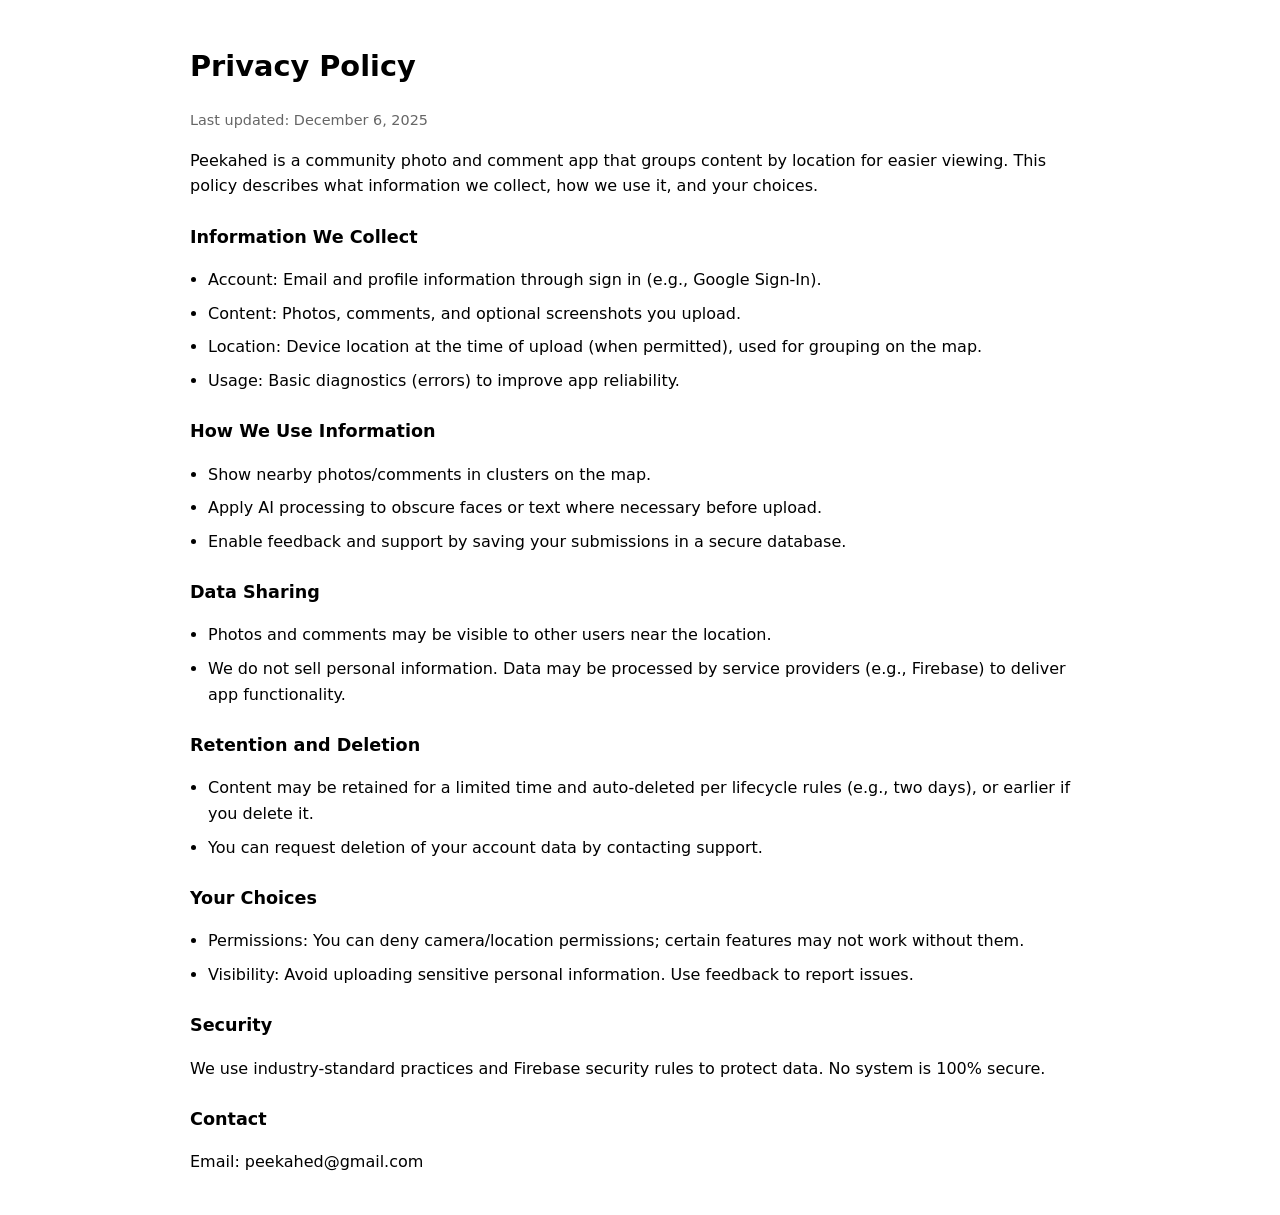
==== PRIVACY_POLICY.html @ c3856a8d "Add files via upload" ====
<!DOCTYPE html>
<html lang="en">
<head>
  <meta charset="UTF-8" />
  <meta name="viewport" content="width=device-width, initial-scale=1.0" />
  <title>Privacy Policy - Peekahed</title>
  <style>
    body { font-family: system-ui, -apple-system, Segoe UI, Roboto, sans-serif; padding: 24px; line-height: 1.6; max-width: 900px; margin: auto; }
    h1 { font-size: 1.8rem; }
    h2 { font-size: 1.1rem; margin-top: 24px; }
    ul { padding-left: 18px; }
    li { margin-bottom: 8px; }
    .updated { color: #666; font-size: 0.9rem; }
  </style>
</head>
<body>
  <h1>Privacy Policy</h1>
  <p class="updated">Last updated: December 6, 2025</p>

  <p>Peekahed is a community photo and comment app that groups content by location for easier viewing. This policy describes what information we collect, how we use it, and your choices.</p>

  <h2>Information We Collect</h2>
  <ul>
    <li>Account: Email and profile information through sign in (e.g., Google Sign-In).</li>
    <li>Content: Photos, comments, and optional screenshots you upload.</li>
    <li>Location: Device location at the time of upload (when permitted), used for grouping on the map.</li>
    <li>Usage: Basic diagnostics (errors) to improve app reliability.</li>
  </ul>

  <h2>How We Use Information</h2>
  <ul>
    <li>Show nearby photos/comments in clusters on the map.</li>
    <li>Apply AI processing to obscure faces or text where necessary before upload.</li>
    <li>Enable feedback and support by saving your submissions in a secure database.</li>
  </ul>

  <h2>Data Sharing</h2>
  <ul>
    <li>Photos and comments may be visible to other users near the location.</li>
    <li>We do not sell personal information. Data may be processed by service providers (e.g., Firebase) to deliver app functionality.</li>
  </ul>

  <h2>Retention and Deletion</h2>
  <ul>
    <li>Content may be retained for a limited time and auto-deleted per lifecycle rules (e.g., two days), or earlier if you delete it.</li>
    <li>You can request deletion of your account data by contacting support.</li>
  </ul>

  <h2>Your Choices</h2>
  <ul>
    <li>Permissions: You can deny camera/location permissions; certain features may not work without them.</li>
    <li>Visibility: Avoid uploading sensitive personal information. Use feedback to report issues.</li>
  </ul>

  <h2>Security</h2>
  <p>We use industry-standard practices and Firebase security rules to protect data. No system is 100% secure.</p>

  <h2>Contact</h2>
  <p>Email: peekahed@gmail.com</p>
</body>
</html>
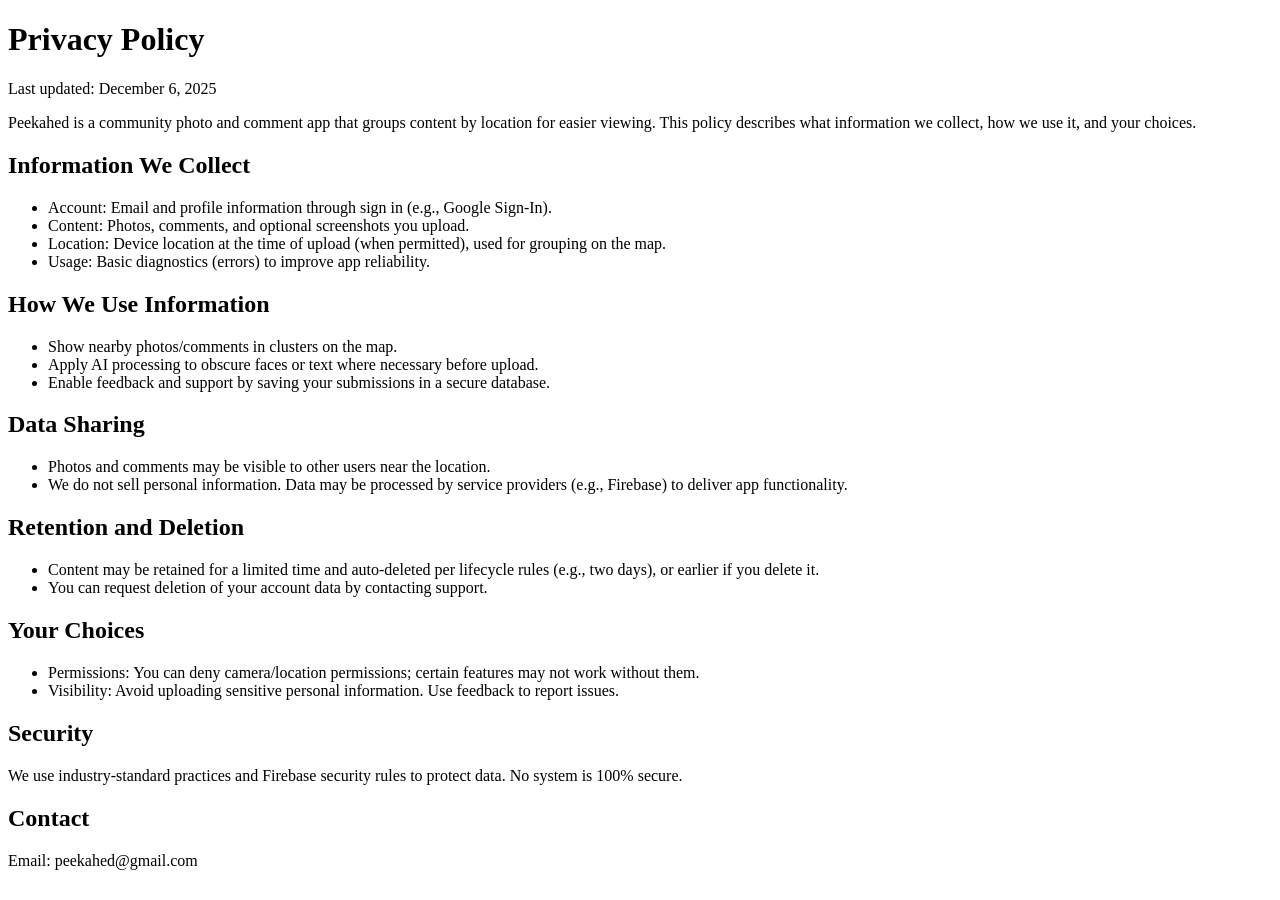
==== commit aeb62b95: "Update PRIVACY_POLICY.html" ====
--- a/PRIVACY_POLICY.html
+++ b/PRIVACY_POLICY.html
@@ -1,17 +1,11 @@
+
 <!DOCTYPE html>
 <html lang="en">
 <head>
   <meta charset="UTF-8" />
   <meta name="viewport" content="width=device-width, initial-scale=1.0" />
   <title>Privacy Policy - Peekahed</title>
-  <style>
-    body { font-family: system-ui, -apple-system, Segoe UI, Roboto, sans-serif; padding: 24px; line-height: 1.6; max-width: 900px; margin: auto; }
-    h1 { font-size: 1.8rem; }
-    h2 { font-size: 1.1rem; margin-top: 24px; }
-    ul { padding-left: 18px; }
-    li { margin-bottom: 8px; }
-    .updated { color: #666; font-size: 0.9rem; }
-  </style>
+  <link rel="stylesheet" href="privacy.css" />
 </head>
 <body>
   <h1>Privacy Policy</h1>
